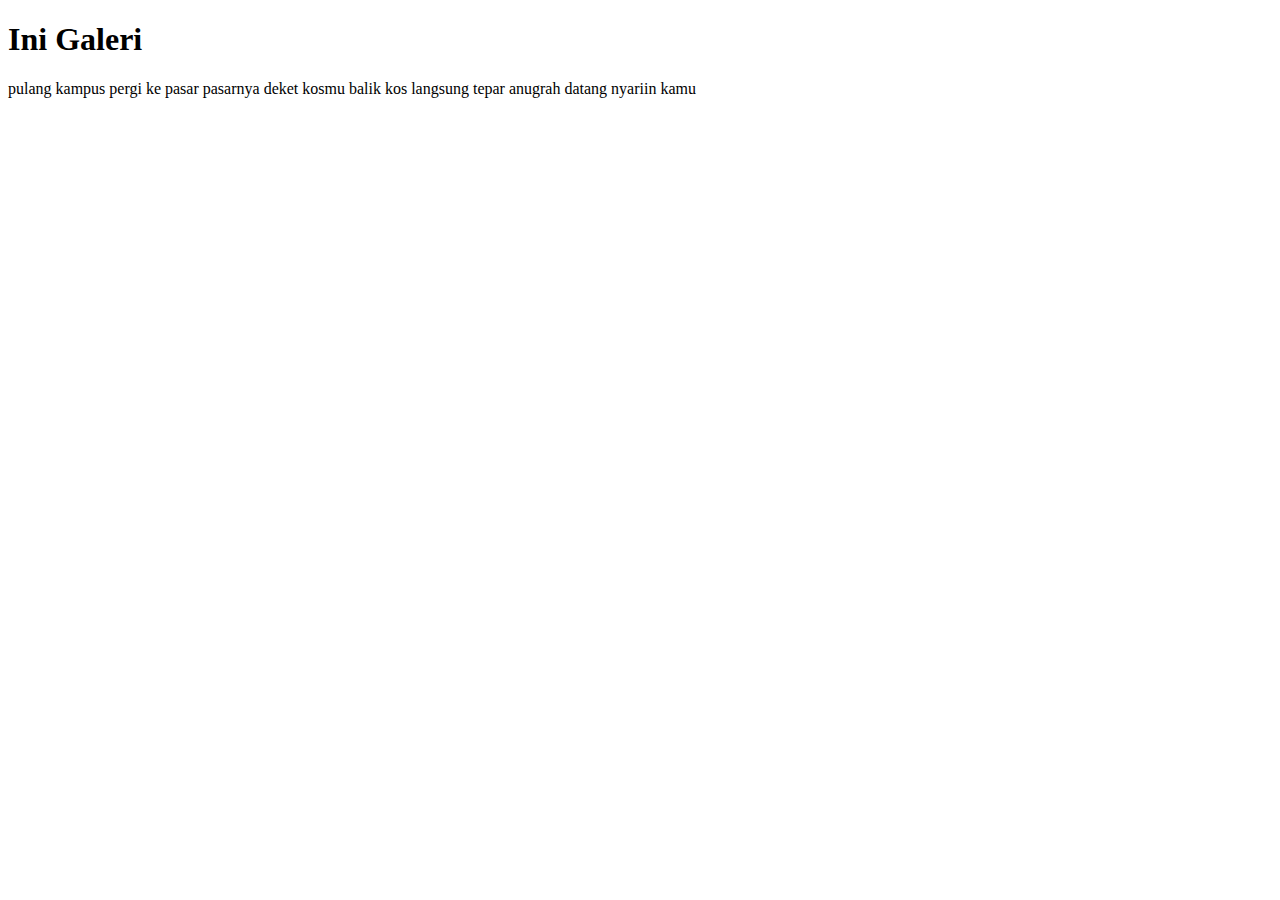
==== Resources/gallery.html @ a2926861 "added: gallery.html" ====
<!DOCTYPE html>
<html lang="en">
    <head>
        <title>Gud Job</title>
    </head>
    <body>
        <h1>Ini Galeri</h1>
        <p>
            pulang kampus pergi ke pasar
            pasarnya deket kosmu
            balik kos langsung tepar
            anugrah datang nyariin kamu
        </p>
    </body>
</html>
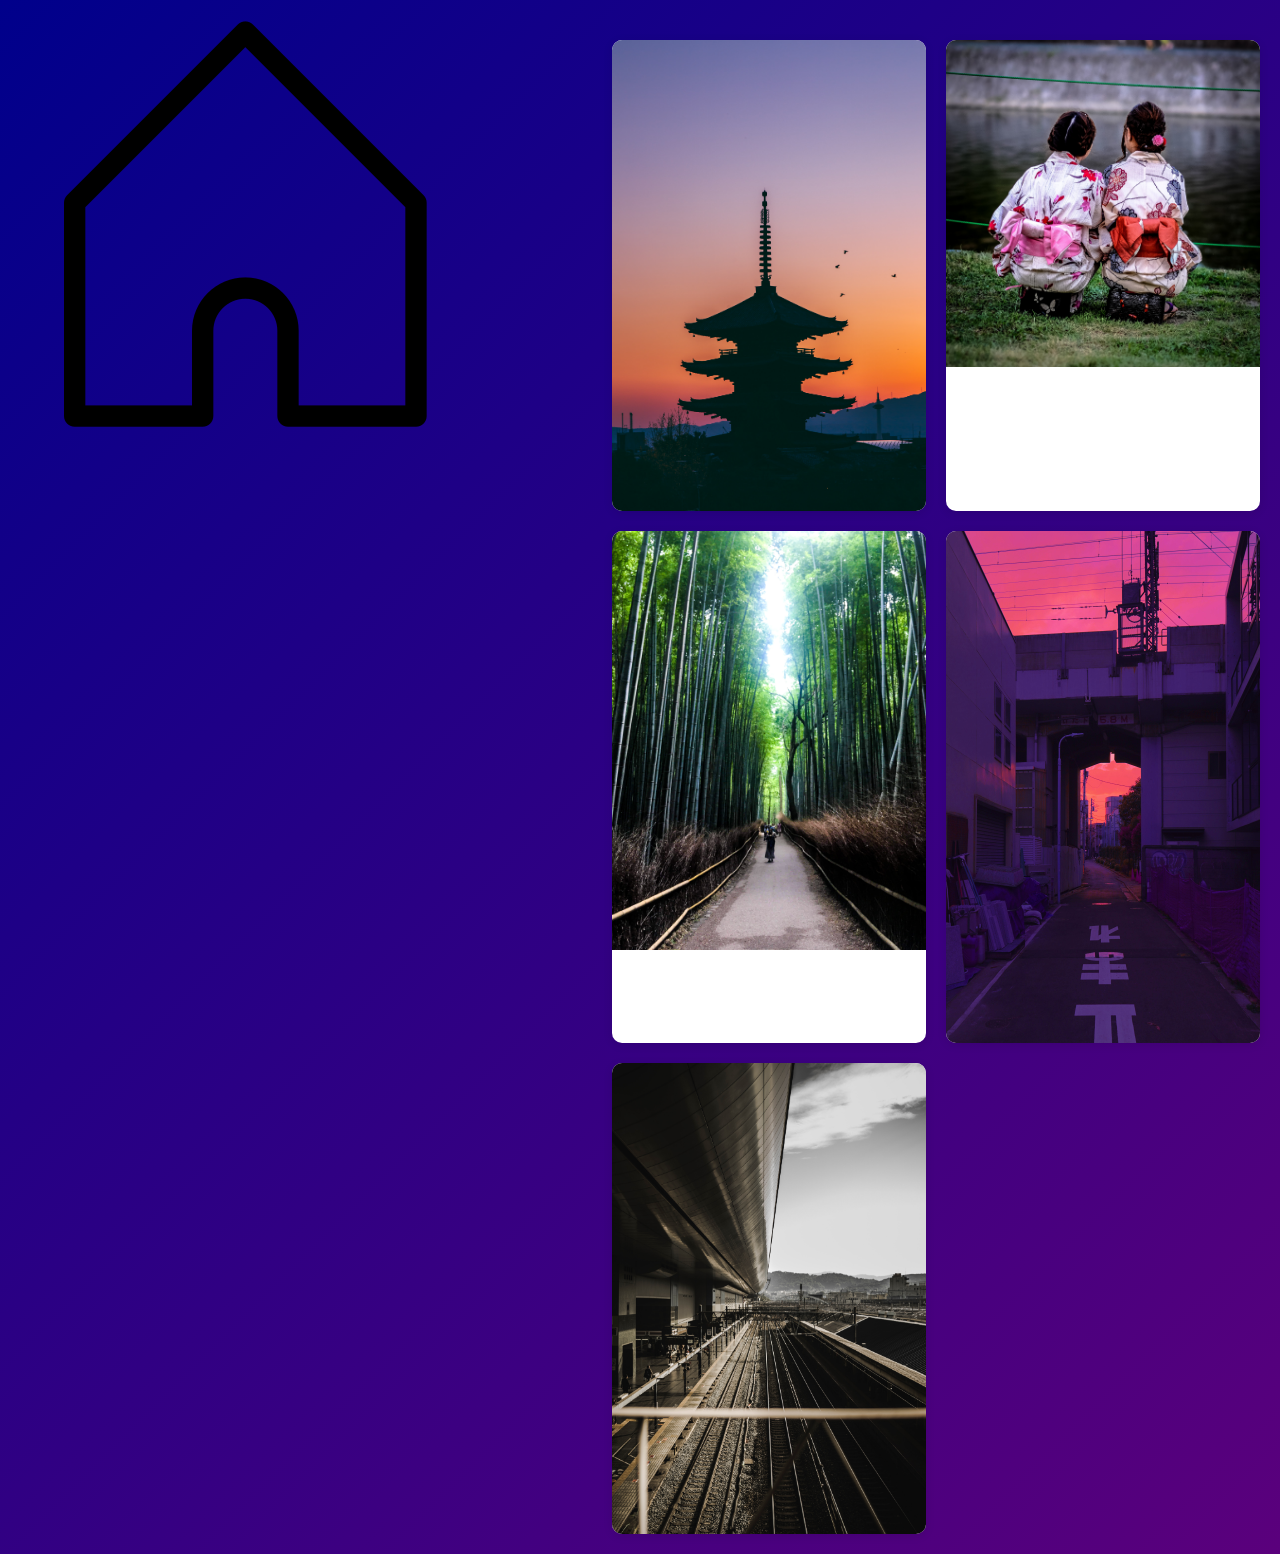
==== commit 666c9bd1: "started making the gallery" ====
--- a/Resources/gallery.html
+++ b/Resources/gallery.html
@@ -1,15 +1,31 @@
 <!DOCTYPE html>
 <html lang="en">
     <head>
-        <title>Gud Job</title>
+        <title>sh1re</title>
+        <link rel="stylesheet" href="/Resources/css/gallery.css">
     </head>
     <body>
-        <h1>Ini Galeri</h1>
-        <p>
-            pulang kampus pergi ke pasar
-            pasarnya deket kosmu
-            balik kos langsung tepar
-            anugrah datang nyariin kamu
-        </p>
+        <div class="navbar">
+            <a href="/index.html" class="home-button">
+                <img src="/Resources/images/home.png" alt="Back to homepage">
+            </a>
+        </div>
+        <div class="gallery">
+            <div class="gallery-item">
+                <img src="/Resources/images/showcase/ash-edmonds-uztw2giebSc-unsplash.jpg" alt="photo 1">
+            </div>
+            <div class="gallery-item">
+                <img src="/Resources/images/showcase/francesco-ungaro-ciZyx7NltIU-unsplash.jpg">
+            </div>
+            <div class="gallery-item">
+                <img src="/Resources/images/showcase/kon-karampelas-MnqH2V1Bn7E-unsplash.jpg">
+            </div>
+            <div class="gallery-item">
+                <img src="/Resources/images/showcase/orlie-k-23eOqw3ifxo-unsplash (2).jpg">
+            </div>
+            <div class="gallery-item">
+                <img src="/Resources/images/showcase/redd-A-0Zu8phy1s-unsplash.jpg">
+            </div>
+        </div>
     </body>
 </html>--- a/Resources/css/gallery.css
+++ b/Resources/css/gallery.css
@@ -0,0 +1,115 @@
+/* Basic Reset */
+* {
+    margin: 0;
+    padding: 0;
+    box-sizing: border-box;
+}
+
+/* Body Styling */
+body {
+    font-family: Arial, Helvetica, sans-serif;
+    margin: 0;
+    height: 100vh;
+    display: flex;
+    align-items: flex-start; /* Adjusted from center for a more natural layout */
+    justify-content: flex-start;
+    color: wheat;
+
+    /* Gradient background */
+    background: linear-gradient(135deg, darkblue, #8b0074, purple);
+    background-size: 400% 400%;
+    animation: gradientAnimation 8s ease infinite;
+}
+
+@keyframes gradientAnimation {
+    0% {background-position: 0% 50%;}
+    50% {background-position: 100% 50%;}
+    100% {background-position: 0% 50%;}
+}
+
+/* Heading Styling */
+h1 {
+    font-size: 3rem;
+    text-shadow: 2px 2px 4px rgba(0, 0, 0, 0.6);
+    color: blanchedalmond;
+}
+
+/* Sidebar Styling */
+.sidebar {
+    position: fixed;
+    top: 0;
+    left: 0;
+    height: 100%;
+    width: 30px; /* Reduced width of the sidebar */
+    background-color: #333;
+    display: flex;
+    flex-direction: column;
+    justify-content: flex-start;
+    align-items: center;
+    padding-top: 30px;
+    z-index: 1000; /* Ensures sidebar is on top */
+}
+
+.home-btn {
+    display: block;
+    width: 30px; /* Reduced size of the home button */
+    height: 30px; /* Reduced size of the home button */
+    margin-bottom: 30px; /* Space between buttons */
+}
+
+.home-btn img {
+    width: 100%;
+    height: 100%;
+    object-fit: contain;
+    cursor: pointer;
+    transition: transform 0.3s ease;
+}
+
+.home-btn:hover img {
+    transform: scale(1.1); /* Slight zoom effect on hover */
+}
+
+/* Gallery Layout */
+.gallery {
+    display: grid;
+    grid-template-columns: repeat(auto-fill, minmax(250px, 1fr)); /* Responsive grid */
+    gap: 20px;
+    padding: 20px;
+    margin-top: 20px;
+    margin-left: 80px; /* Adjusted to account for the smaller sidebar */
+}
+
+.gallery-item {
+    background-color: #fff;
+    border-radius: 10px;
+    overflow: hidden;
+    box-shadow: 0 2px 10px rgba(0, 0, 0, 0.1);
+    transition: transform 0.3s ease;
+}
+
+.gallery-item img {
+    width: 100%;
+    height: auto;
+    display: block;
+}
+
+.gallery-item:hover {
+    transform: scale(1.05);
+}
+
+/* Ensure responsive behavior */
+@media (max-width: 768px) {
+    .sidebar {
+        width: 50px; /* Even smaller sidebar on mobile */
+    }
+
+    .gallery {
+        margin-left: 0; /* Remove sidebar space on mobile */
+        padding: 10px;
+    }
+
+    .home-btn {
+        width: 25px;
+        height: 25px;
+    }
+}
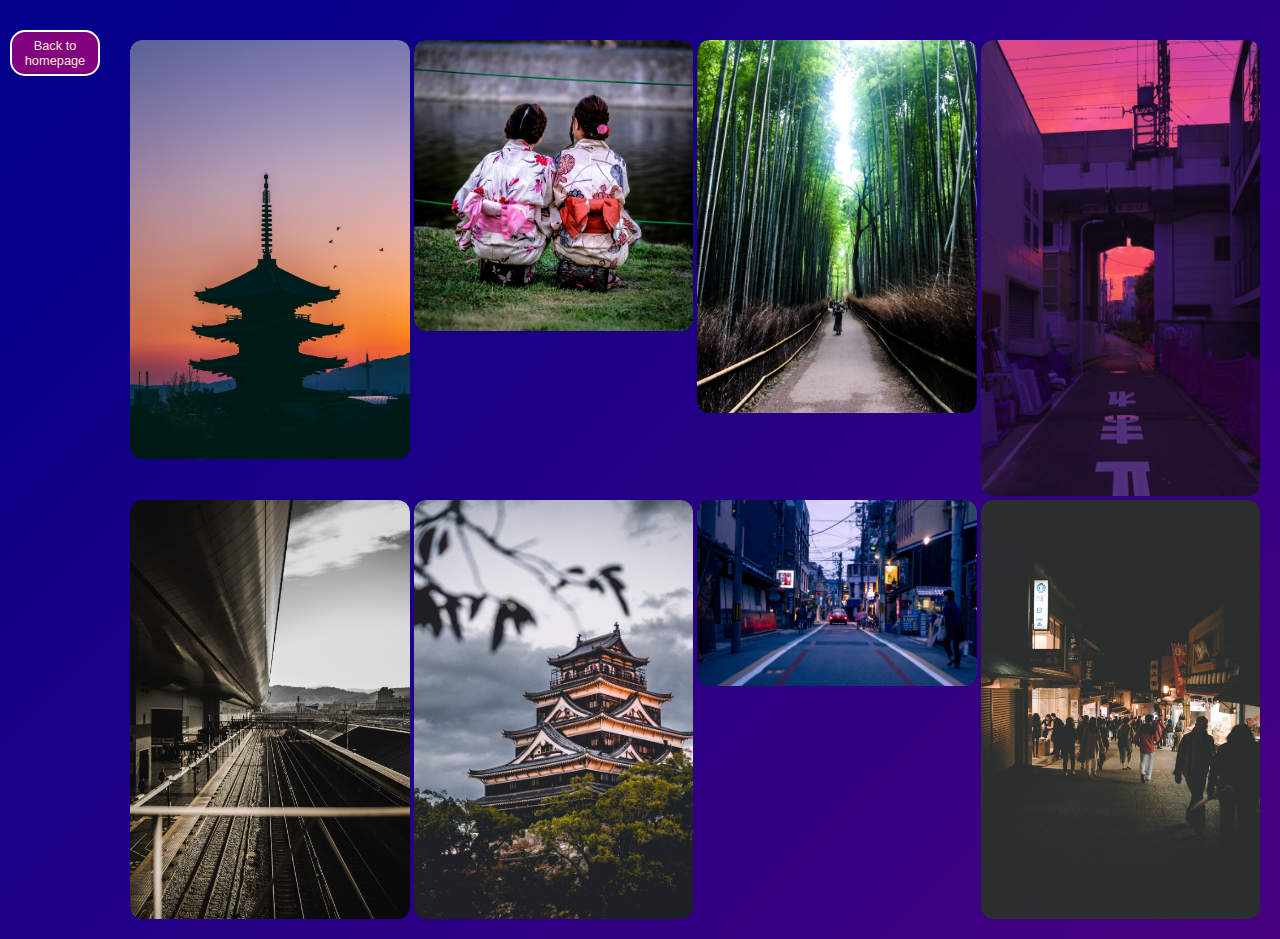
==== commit 878e5873: "adjusting gallery" ====
--- a/Resources/gallery.html
+++ b/Resources/gallery.html
@@ -5,10 +5,8 @@
         <link rel="stylesheet" href="/Resources/css/gallery.css">
     </head>
     <body>
-        <div class="navbar">
-            <a href="/index.html" class="home-button">
-                <img src="/Resources/images/home.png" alt="Back to homepage">
-            </a>
+        <div class="sidebar">
+            <a href="/index.html" class="home-btn">Back to homepage</a>
         </div>
         <div class="gallery">
             <div class="gallery-item">
@@ -26,6 +24,15 @@
             <div class="gallery-item">
                 <img src="/Resources/images/showcase/redd-A-0Zu8phy1s-unsplash.jpg">
             </div>
+            <div class="gallery-item">
+                <img src="/Resources/images/showcase/redd-wPMvPMD9KBI-unsplash.jpg">
+            </div>
+            <div class="gallery-item">
+                <img src="/Resources/images/showcase/juniperphoton-iLQx4PNG29g-unsplash.jpg">
+            </div>
+            <div class="gallery-item">
+                <img src="/Resources/images/showcase/clay-banks-7K3SBMnrdtk-unsplash.jpg">
+            </div>
         </div>
     </body>
 </html>--- a/Resources/css/gallery.css
+++ b/Resources/css/gallery.css
@@ -11,10 +11,9 @@
     margin: 0;
     height: 100vh;
     display: flex;
-    align-items: flex-start; /* Adjusted from center for a more natural layout */
+    align-items: flex-start;
     justify-content: flex-start;
     color: wheat;
-
     /* Gradient background */
     background: linear-gradient(135deg, darkblue, #8b0074, purple);
     background-size: 400% 400%;
@@ -27,11 +26,42 @@
     100% {background-position: 0% 50%;}
 }
 
-/* Heading Styling */
-h1 {
-    font-size: 3rem;
-    text-shadow: 2px 2px 4px rgba(0, 0, 0, 0.6);
-    color: blanchedalmond;
+/* Gallery Layout */
+.gallery {
+    display: grid;
+    grid-template-columns: repeat(auto-fill, minmax(250px, 1fr)); /* Responsive grid */
+    gap: 4px; /* Small gap between items */
+    padding: 20px;
+    margin-top: 20px;
+    margin-left: 110px;
+    align-items: flex-start; /* Align images to the top */
+}
+
+/* Gallery Item */
+.gallery-item {
+    background-color: transparent; /* Remove background color */
+    border-radius: 12px; /* Rounded corners for each image container */
+    overflow: hidden; /* Ensures the image doesn't overflow the rounded corners */
+    box-shadow: none; /* Remove box shadow */
+    transition: transform 0.3s ease;
+    position: relative;
+    display: flex;
+    justify-content: center;
+    align-items: flex-start; /* Stick the image to the top */
+}
+
+/* Image Styling */
+.gallery-item img {
+    width: 100%;
+    height: auto;
+    display: block;
+    object-fit: contain; /* Maintains image's natural aspect ratio */
+    border-radius: 12px; /* Rounded corners for images */
+}
+
+/* Hover effect */
+.gallery-item:hover {
+    transform: scale(1.05);
 }
 
 /* Sidebar Styling */
@@ -40,8 +70,9 @@
     top: 0;
     left: 0;
     height: 100%;
-    width: 30px; /* Reduced width of the sidebar */
-    background-color: #333;
+    width: 100px; /* Reduced width of the sidebar */
+    /* background-color: ; */
+    opacity: 100%;
     display: flex;
     flex-direction: column;
     justify-content: flex-start;
@@ -51,15 +82,23 @@
 }
 
 .home-btn {
-    display: block;
-    width: 30px; /* Reduced size of the home button */
-    height: 30px; /* Reduced size of the home button */
-    margin-bottom: 30px; /* Space between buttons */
+    display: inline-block;
+    text-decoration: none;
+    color: blanchedalmond;
+    background-color: purple;
+    border: 2px solid white;
+    padding: 6px 12px; /* Smaller padding */
+    font-size: 0.8rem; /* Smaller font size */
+    border-radius: 15px; /* Smaller border radius */
+    transition: all 0.3s ease;
+    text-align: center;
+    cursor: pointer;
+    margin-left: 10px;
 }
 
 .home-btn img {
-    width: 100%;
-    height: 100%;
+    width: auto;
+    height: auto;
     object-fit: contain;
     cursor: pointer;
     transition: transform 0.3s ease;
@@ -69,32 +108,11 @@
     transform: scale(1.1); /* Slight zoom effect on hover */
 }
 
-/* Gallery Layout */
-.gallery {
-    display: grid;
-    grid-template-columns: repeat(auto-fill, minmax(250px, 1fr)); /* Responsive grid */
-    gap: 20px;
-    padding: 20px;
-    margin-top: 20px;
-    margin-left: 80px; /* Adjusted to account for the smaller sidebar */
-}
-
-.gallery-item {
-    background-color: #fff;
-    border-radius: 10px;
-    overflow: hidden;
-    box-shadow: 0 2px 10px rgba(0, 0, 0, 0.1);
-    transition: transform 0.3s ease;
-}
-
-.gallery-item img {
-    width: 100%;
-    height: auto;
-    display: block;
-}
-
-.gallery-item:hover {
-    transform: scale(1.05);
+.home-btn:hover {
+    background-color: white;
+    color: black;
+    border-color: black;
+    box-shadow: 0 0 10px rgba(255, 255, 255, 0.8);
 }
 
 /* Ensure responsive behavior */
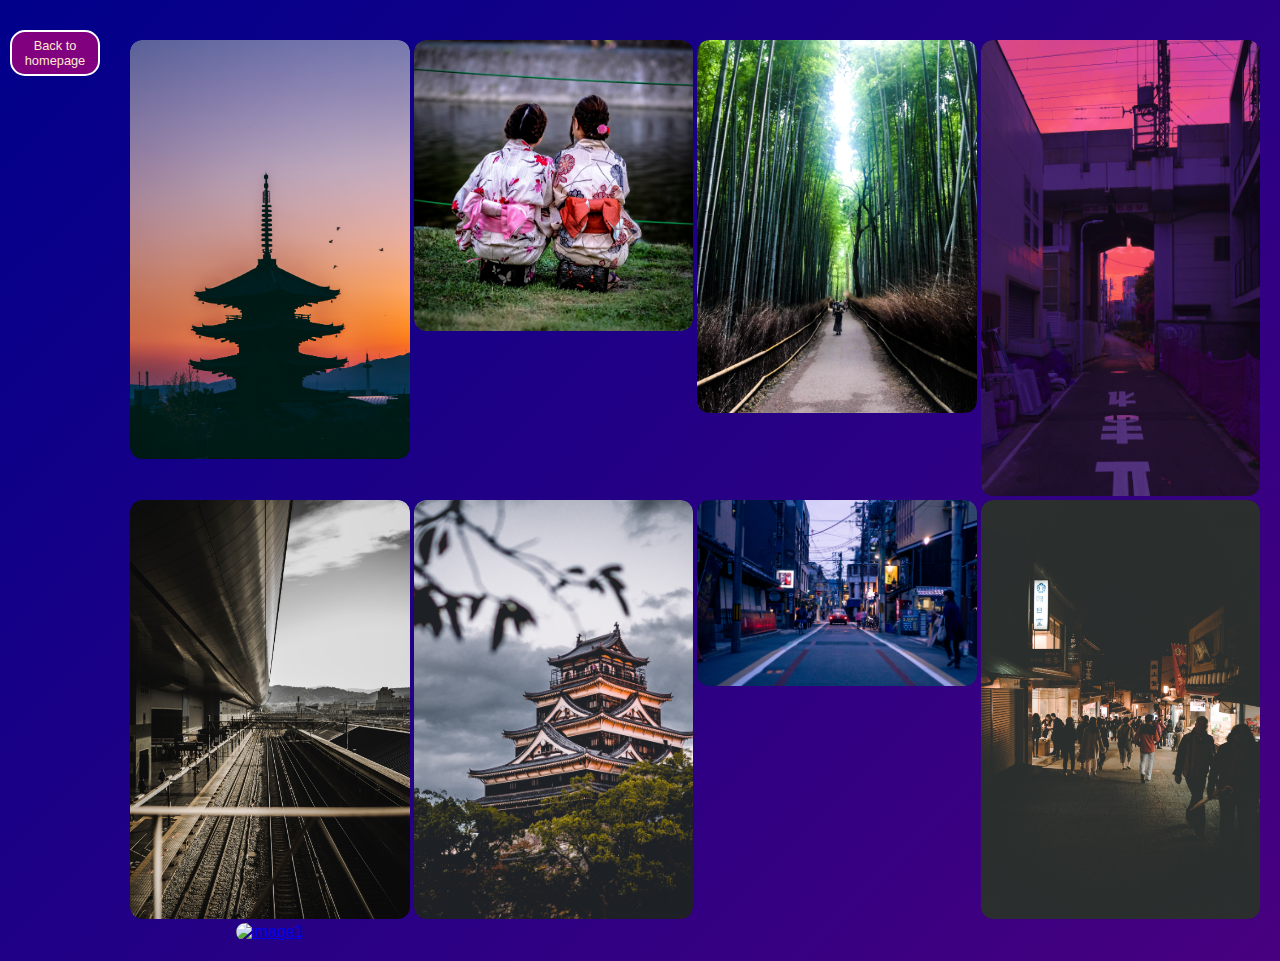
==== commit 72a7e90b: "trying pict to click feature" ====
--- a/Resources/gallery.html
+++ b/Resources/gallery.html
@@ -33,6 +33,11 @@
             <div class="gallery-item">
                 <img src="/Resources/images/showcase/clay-banks-7K3SBMnrdtk-unsplash.jpg">
             </div>
+            <div class="gallery-item">
+                <a href="https://media.discordapp.net/attachments/1174741276411830373/1180203324042117151/DSC_0005.JPG?ex=675c72ff&is=675b217f&hm=b5f966b1f388dd9485ecdebf101516032ba7fa789220ab77207bcce0257f9823&=&format=webp&width=746&height=497">
+                    <img src="https://media.discordapp.net/attachments/1174741276411830373/1180203324042117151/DSC_0005.JPG?ex=675c72ff&is=675b217f&hm=b5f966b1f388dd9485ecdebf101516032ba7fa789220ab77207bcce0257f9823&=&format=webp&width=746&height=497" alt="image1">
+                </a>
+            </div>
         </div>
     </body>
 </html>--- a/Resources/css/gallery.css
+++ b/Resources/css/gallery.css
@@ -61,7 +61,7 @@
 
 /* Hover effect */
 .gallery-item:hover {
-    transform: scale(1.05);
+    transform: scale(1.03);
 }
 
 /* Sidebar Styling */
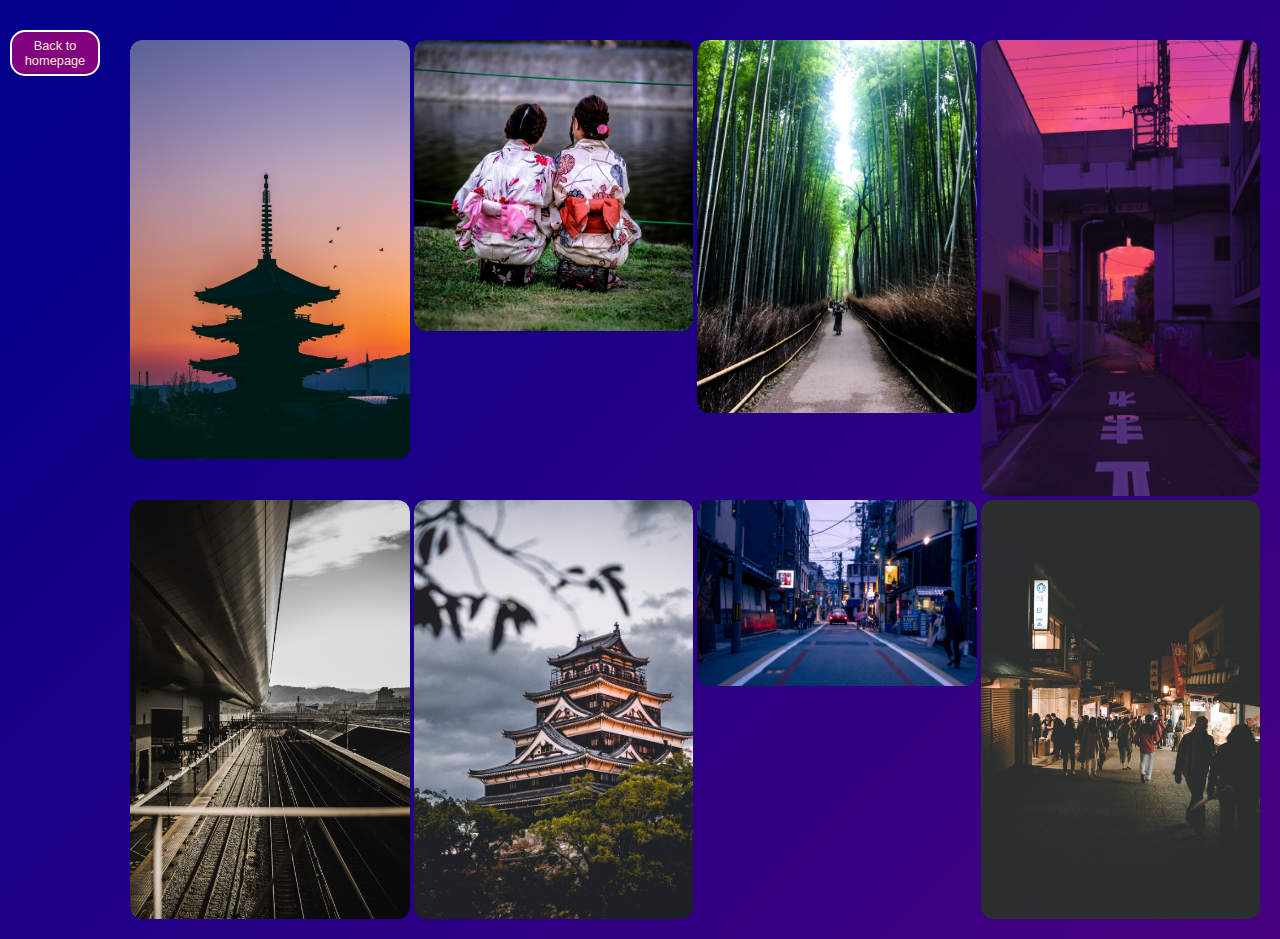
==== commit e8237b1c: "Refactor to-do added" ====
--- a/Resources/gallery.html
+++ b/Resources/gallery.html
@@ -33,11 +33,14 @@
             <div class="gallery-item">
                 <img src="/Resources/images/showcase/clay-banks-7K3SBMnrdtk-unsplash.jpg">
             </div>
-            <div class="gallery-item">
+
+            <!-- Harus refactor semua jadi tombol pake anchor -->
+
+            <!-- <div class="gallery-item">
                 <a href="https://media.discordapp.net/attachments/1174741276411830373/1180203324042117151/DSC_0005.JPG?ex=675c72ff&is=675b217f&hm=b5f966b1f388dd9485ecdebf101516032ba7fa789220ab77207bcce0257f9823&=&format=webp&width=746&height=497">
                     <img src="https://media.discordapp.net/attachments/1174741276411830373/1180203324042117151/DSC_0005.JPG?ex=675c72ff&is=675b217f&hm=b5f966b1f388dd9485ecdebf101516032ba7fa789220ab77207bcce0257f9823&=&format=webp&width=746&height=497" alt="image1">
                 </a>
-            </div>
+            </div> -->
         </div>
     </body>
 </html>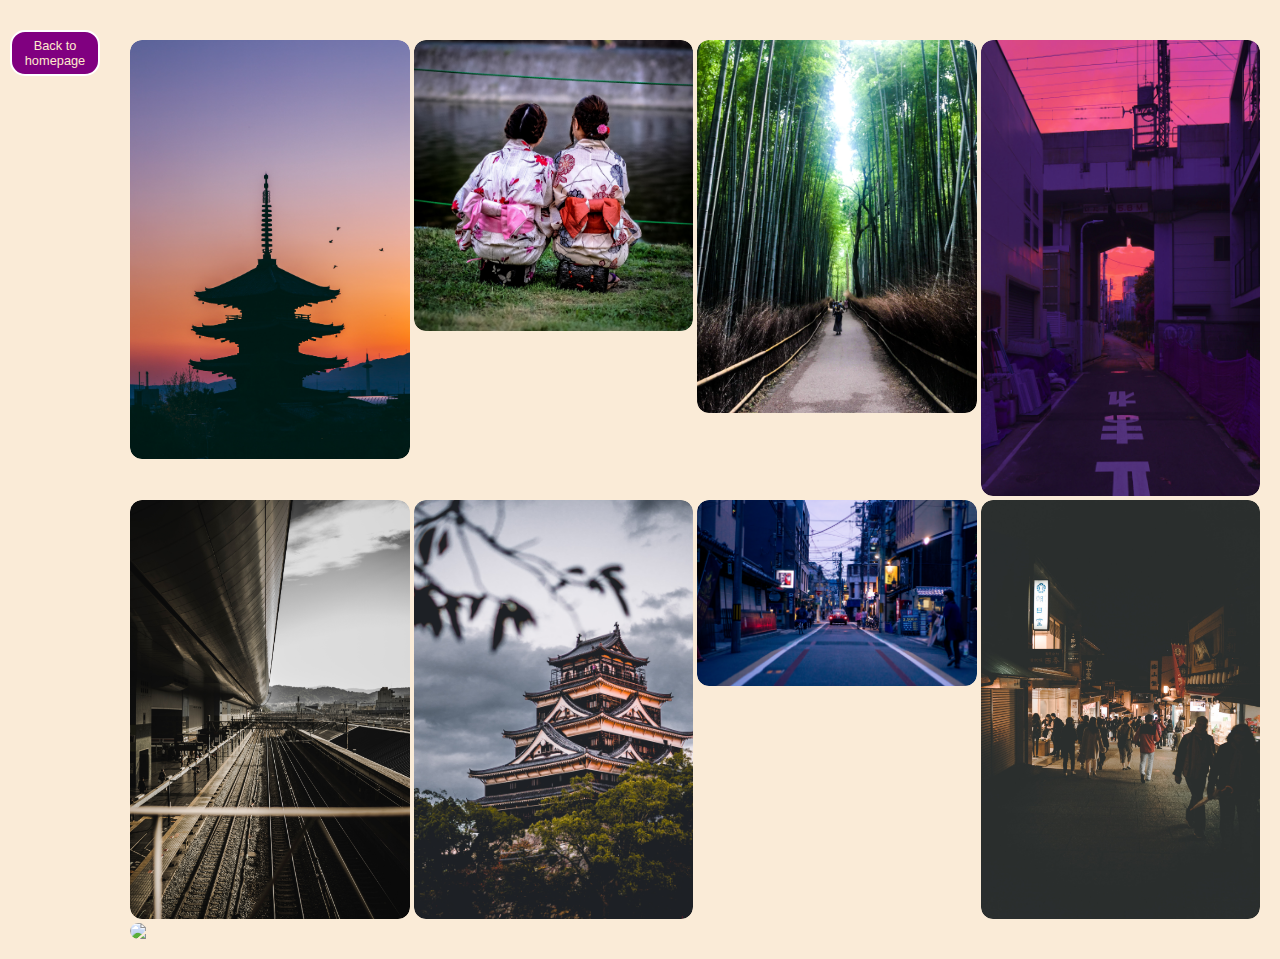
==== commit 83c7e430: "trouble" ====
--- a/Resources/gallery.html
+++ b/Resources/gallery.html
@@ -33,14 +33,10 @@
             <div class="gallery-item">
                 <img src="/Resources/images/showcase/clay-banks-7K3SBMnrdtk-unsplash.jpg">
             </div>
-
-            <!-- Harus refactor semua jadi tombol pake anchor -->
-
-            <!-- <div class="gallery-item">
-                <a href="https://media.discordapp.net/attachments/1174741276411830373/1180203324042117151/DSC_0005.JPG?ex=675c72ff&is=675b217f&hm=b5f966b1f388dd9485ecdebf101516032ba7fa789220ab77207bcce0257f9823&=&format=webp&width=746&height=497">
-                    <img src="https://media.discordapp.net/attachments/1174741276411830373/1180203324042117151/DSC_0005.JPG?ex=675c72ff&is=675b217f&hm=b5f966b1f388dd9485ecdebf101516032ba7fa789220ab77207bcce0257f9823&=&format=webp&width=746&height=497" alt="image1">
-                </a>
-            </div> -->
+            <div class="gallery-item">
+                <a href="https://cdn.discordapp.com/attachments/1157330761213558885/1329415274075652178/IMG-20250116-WA0003.jpg?ex=678a41f4&is=6788f074&hm=ea7c851aabd06e64be77845074952bcc585a99c0211d296e89f5c33a988029f4&"></a>
+                <img src="https://cdn.discordapp.com/attachments/1157330761213558885/1329415274075652178/IMG-20250116-WA0003.jpg?ex=678a41f4&is=6788f074&hm=ea7c851aabd06e64be77845074952bcc585a99c0211d296e89f5c33a988029f4&">
+            </div>
         </div>
     </body>
 </html>--- a/Resources/css/gallery.css
+++ b/Resources/css/gallery.css
@@ -15,7 +15,8 @@
     justify-content: flex-start;
     color: wheat;
     /* Gradient background */
-    background: linear-gradient(135deg, darkblue, #8b0074, purple);
+    /* background: linear-gradient(135deg, darkblue, #8b0074, purple); */
+    background-color: antiquewhite;
     background-size: 400% 400%;
     animation: gradientAnimation 8s ease infinite;
 }
